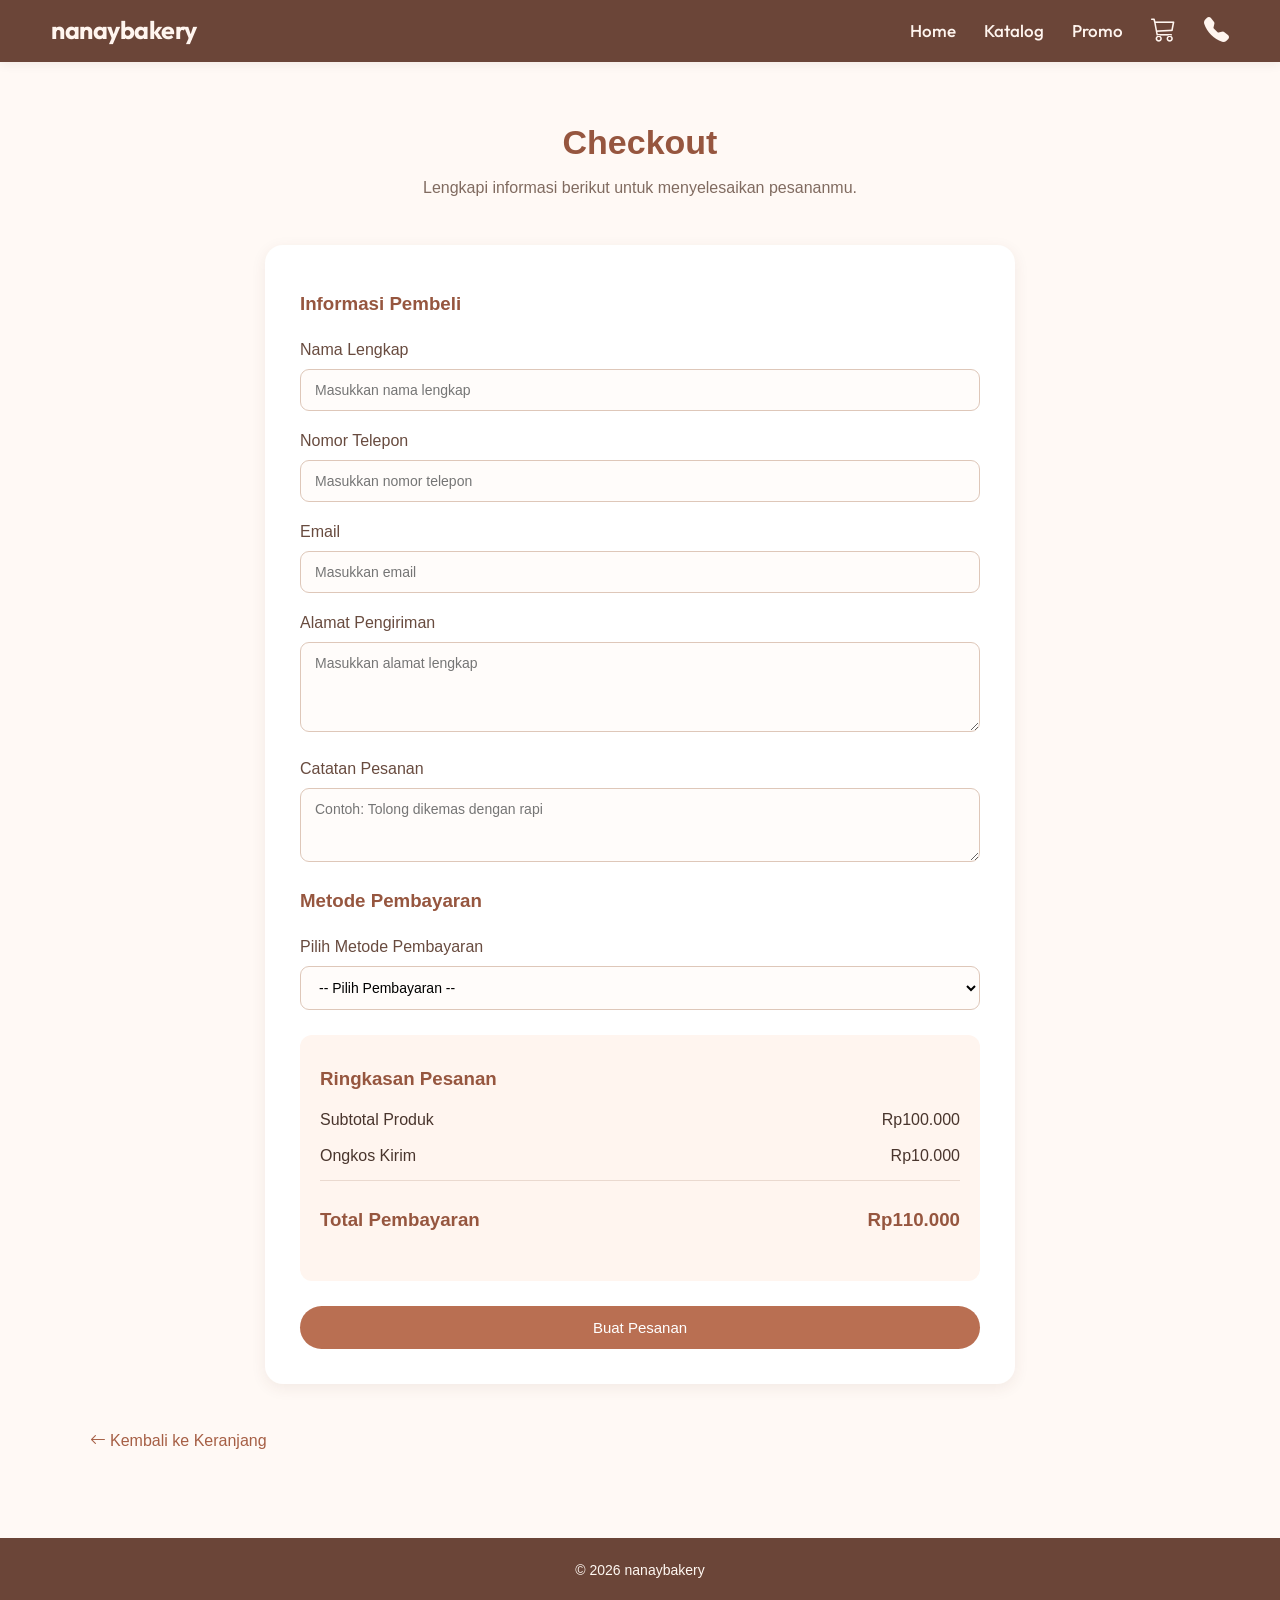
==== Projek UTS/checkout.html @ 4de2ef4e "Upload website nanaybakery" ====
<!DOCTYPE html>
<html lang="id">
<head>
    <meta charset="UTF-8">
    <title>Checkout</title>
    <meta name="viewport" content="width=device-width, initial-scale=1.0">
    <link href="https://fonts.googleapis.com/css2?family=Outfit:wght@400;500;600;700;800&family=DM+Sans:wght@400;500;600;700&display=swap" rel="stylesheet">
    <link rel="stylesheet" href="style.css">
    <link rel="stylesheet" href="https://cdn.jsdelivr.net/npm/bootstrap-icons@1.11.3/font/bootstrap-icons.min.css">
    <script src="script.js" defer></script>
</head>

<body>
    <header class="nasywa_header">
        <h4 class="nasywa_logo">nanaybakery</h4>
        <nav class="nasywa_nav">
            <ul>
                <li><a href="index.html">Home</a></li>
                <li><a href="katalog.html">Katalog</a></li>
                <li><a href="promo.html">Promo</a></li>
                <li>
                    <a href="keranjang.html">
                        <i class="bi bi-cart3"></i>
                    </a>
                </li>
                <li>
                    <a href="contact.html">
                        <i class="bi bi-telephone-fill"></i>
                    </a>
                </li>
            </ul>
        </nav>
    </header>

    <main>
        <section class="nasywa_judul_checkout">
            <h2>Checkout</h2>
            <p>Lengkapi informasi berikut untuk menyelesaikan pesananmu.</p>
        </section>

        <section class="nasywa_konten_checkout">
            <form class="nasywa_form_checkout" id="formCheckout">
                <h3>Informasi Pembeli</h3>
                <div class="nasywa_grup_form">
                    <label for="nama">Nama Lengkap</label>
                    <input type="text" id="nama" name="nama"
                        placeholder="Masukkan nama lengkap" required>
                </div>

                <div class="nasywa_grup_form">
                    <label for="telepon">Nomor Telepon</label>
                    <input type="tel" id="telepon" name="telepon"
                        placeholder="Masukkan nomor telepon" required>
                </div>

                <div class="nasywa_grup_form">
                    <label for="email">Email</label>
                    <input type="email" id="email" name="email"
                        placeholder="Masukkan email" required>
                </div>

                <div class="nasywa_grup_form">
                    <label for="alamat">Alamat Pengiriman</label>
                    <textarea id="alamat" name="alamat" rows="4"
                        placeholder="Masukkan alamat lengkap" required></textarea>
                </div>

                <div class="nasywa_grup_form">
                    <label for="catatan">Catatan Pesanan</label>
                    <textarea id="catatan" name="catatan" rows="3"
                        placeholder="Contoh: Tolong dikemas dengan rapi"></textarea>
                </div>

                <h3>Metode Pembayaran</h3>
                <div class="nasywa_grup_form">
                    <label for="pembayaran">Pilih Metode Pembayaran</label>
                    <select id="pembayaran" name="pembayaran" required>
                        <option value="">-- Pilih Pembayaran --</option>
                        <option value="transfer">Transfer Bank</option>
                        <option value="cod">Bayar di Tempat (COD)</option>
                        <option value="ewallet">E-Wallet</option>
                    </select>
                </div>

                <section class="nasywa_ringkasan_checkout">
                    <h3>Ringkasan Pesanan</h3>
                    <div class="nasywa_detail_checkout">
                        <p>Subtotal Produk</p>
                        <p>Rp100.000</p>
                    </div>

                    <div class="nasywa_detail_checkout">
                        <p>Ongkos Kirim</p>
                        <p>Rp10.000</p>
                    </div>

                    <div class="nasywa_total_checkout">
                        <h3>Total Pembayaran</h3>
                        <h3>Rp110.000</h3>
                    </div>
                </section>

                <button type="submit" class="nasywa_tombol_pesan">
                    Buat Pesanan
                </button>
            </form>
        </section>

        <section class="nasywa_kembali_keranjang">
            <a href="keranjang.html">
                <i class="bi bi-arrow-left"></i> Kembali ke Keranjang
            </a>
        </section>
    </main>

    <footer class="nasywa_footer">
        <p>&copy; 2026 nanaybakery</p>
    </footer>

</body>
</html>
---- Projek UTS/style.css ----
* {
    margin: 0;
    padding: 0;
    box-sizing: border-box;
}

/* body */
body {
    font-family: 'Poppins', Arial, sans-serif;
    background-color: #FFF9F5;
    color: #49352D;
    line-height: 1.5;
}

a {
    text-decoration: none;
    color: inherit;
}

img {
    max-width: 100%;
    display: block;
}

button,
input,
textarea,
select {
    font-family: inherit;
}

/* header */
.nasywa_header {
    background-color: #6B4538;
    padding: 12px 4%;
    display: flex;
    justify-content: space-between;
    align-items: center;
    box-shadow: 0 2px 10px rgba(90, 55, 40, 0.08);
    position: sticky;
    top: 0;
    z-index: 100;
}

.nasywa_logo {
    font-family: 'Outfit', sans-serif;
    font-size: 25px;
    color: #FFF5EF;
    font-weight: 700;
    letter-spacing: -0.5px;
    display: flex;
    align-items: center;
    gap: 10px;
}

/* nav bar */
.nasywa_nav ul {
    display: flex;
    align-items: center;
    gap: 28px;
    list-style: none;
}

.nasywa_nav a {
    font-family: 'Outfit', sans-serif;
    font-size: 17px;
    font-weight: 500;
    color: #FFF5EF;
    transition: 0.3s;
}

.nasywa_nav a:hover,
.nasywa_nav a.aktif {
    color: #291f18;
}

.nasywa_nav i {
    font-size: 25px;
}

/* main */
.nasywa_hero {
    min-height: 220px;
    padding: 25px 5%;
    display: flex;
    align-items: center;
    justify-content: space-between;
    gap: 30px;
    background: linear-gradient(120deg, #FCE8DC,#FAD6C5,#FFE5D2);
}

.nasywa_hero_teks {
    flex: 1;
}

.nasywa_hero h2 {
    font-family: 'Outfit', sans-serif;
    font-size: 60px;
    font-weight: 700;
    color: #8B503B;
    line-height: 1.2;
    margin-bottom: 18px;
    transform: translateY(-30px);
}

.nasywa_hero p {
    font-size: 20px;
    margin-bottom: 2px;
    max-width: 500px;
    transform: translateY(-20px);
}

.nasywa_tombol {
    display: inline-block;
    margin-top: 22px;
    font-size: 18px;
    padding: 11px 25px;
    background-color: #75432C;
    color: white;
    border: 2px solid #75432C;
    border-radius: 30px;
    transition: 0.3s;
}

.nasywa_tombol:hover {
    background-color: transparent;
    color: #75432C;
    border: 2px solid #75432C;
    transform: translateY(-3px);
}

.nasywa_hero_gambar img {
    width: 100%;
    max-height: 400px;
    align-items: right;
    object-fit: cover;
    border-radius: 25px;
}

.nasywa_produk_unggulan {
    padding: 50px 7%;
    text-align: center;
}

.nasywa_produk_unggulan h2 {
    font-size: 30px;
    margin-bottom: 5px;
    color: #8B503B;
}

/* footer */
.nasywa_footer {
    background-color: #6B4538;
    color: #FFF8F2;
    text-align: center;
    padding: 22px;
    margin-top: 70px;
    font-size: 14px;
}

/* halaman katalog */
.nasywa_judul_katalog,
.nasywa_judul_promo,
.nasywa_judul_keranjang,
.nasywa_judul_checkout,
.nasywa_judul_contact {
    text-align: center;
    padding: 55px 20px 35px;
}

.nasywa_judul_katalog h2,
.nasywa_judul_promo h2,
.nasywa_judul_keranjang h2,
.nasywa_judul_checkout h2,
.nasywa_judul_contact h2 {
    font-size: 34px;
    color: #96563F;
    margin-bottom: 8px;
}

.nasywa_judul_katalog p,
.nasywa_judul_promo p,
.nasywa_judul_keranjang p,
.nasywa_judul_checkout p,
.nasywa_judul_contact p {
    color: #806B60;
}

/* fitur search */
.nasywa_filter_produk {
    padding: 15px 7%;
    display: flex;
    justify-content: center;
    align-items: center;
}

.nasywa_pencarian {
    display: flex;
    justify-content: center;
    padding: 20px;
}

.nasywa_search_box {
    display: flex;
    align-items: center;
    gap: 12px;
    width: 100%;
    max-width: 450px;
    padding: 12px 18px;
    border: 1px solid #ddd;
    border-radius: 30px;
    background-color: white;
}

.nasywa_search_box i {
    color: #888;
}

.nasywa_search_box input {
    width: 100%;
    border: none;
    outline: none;
    font-size: 14px;
    font-family: inherit;
}

/* kategori produk */
.nasywa_kategori {
    display: flex;
    justify-content: center;
    gap: 15px;
}

.nasywa_kategori a {
    padding: 9px 25px;
    border: 1px solid #D8AA94;
    border-radius: 25px;
    color: #96614C;
    transition: 0.3s;
}

.nasywa_kategori a:hover,
.nasywa_kategori .nasywa_filter_aktif {
    background-color: #B96F52;
    color: white;
}

/* daftar produk */
.nasywa_daftar_produk {
    padding: 30px 7% 60px;
    display: grid;
    grid-template-columns: repeat(4, 1fr);
    gap: 25px;
}

.nasywa_card_produk {
    background-color: white;
    border-radius: 18px;
    overflow: hidden;
    box-shadow: 0 4px 15px rgba(90, 55, 40, 0.09);
    padding-bottom: 20px;
    text-align: center;
    transition: 0.3s;
}

.nasywa_card_produk:hover {
    transform: translateY(-6px);
    box-shadow: 0 8px 20px rgba(90, 55, 40, 0.15);
}

.nasywa_card_produk img {
    width: 100%;
    height: 190px;
    object-fit: cover;
}

.nasywa_card_produk h3 {
    font-size: 18px;
    color: #784A38;
    margin: 15px 10px 5px;
}

.nasywa_card_produk p {
    font-size: 14px;
    color: #806B60;
    margin: 5px 15px;
}

.nasywa_card_produk button {
    background-color: #B96F52;
    color: white;
    border: none;
    padding: 10px 18px;
    border-radius: 22px;
    margin-top: 12px;
    cursor: pointer;
    transition: 0.3s;
}

.nasywa_card_produk button:hover {
    background-color: #925139;
}

/* halaman promo */
.nasywa_banner_promo {
    margin: 15px 7% 55px;
    padding: 40px;
    background-color: #F8DCCB;
    border-radius: 25px;
    display: flex;
    align-items: center;
    justify-content: space-between;
    gap: 35px;
}

.nasywa_info_banner {
    flex: 1;
}

.nasywa_info_banner > p:first-child {
    color: #A45E43;
    font-weight: bold;
    text-transform: uppercase;
    letter-spacing: 2px;
}

.nasywa_info_banner h2 {
    font-size: 38px;
    color: #8B503B;
    margin: 10px 0;
}

.nasywa_info_banner p {
    margin-bottom: 20px;
}

.nasywa_info_banner a {
    display: inline-block;
    background-color: #A85F45;
    color: white;
    padding: 11px 25px;
    border-radius: 25px;
}

.nasywa_banner_promo img {
    width: 42%;
    height: 260px;
    object-fit: cover;
    border-radius: 20px;
}

.nasywa_daftar_promo {
    padding: 20px 7% 60px;
    text-align: center;
}

.nasywa_daftar_promo > h2 {
    font-size: 30px;
    color: #96563F;
}

.nasywa_daftar_promo > p {
    color: #806B60;
    margin-bottom: 30px;
}

.nasywa_kumpulan_promo {
    display: grid;
    grid-template-columns: repeat(3, 1fr);
    gap: 25px;
}

.nasywa_card_promo {
    background-color: white;
    border-radius: 18px;
    overflow: hidden;
    padding-bottom: 25px;
    box-shadow: 0 4px 15px rgba(90, 55, 40, 0.09);
}

.nasywa_card_promo img {
    width: 100%;
    height: 200px;
    object-fit: cover;
}

.nasywa_card_promo h3 {
    color: #784A38;
    margin: 15px 10px 5px;
}

.nasywa_card_promo p {
    font-size: 14px;
    margin: 5px 15px;
}

.nasywa_harga_lama {
    color: #A99A91;
    text-decoration: line-through;
}

.nasywa_card_promo .nasywa_harga_promo {
    color: #B45F42;
    font-size: 20px;
    font-weight: bold;
}

.nasywa_card_promo a {
    display: inline-block;
    background-color: #B96F52;
    color: white;
    padding: 9px 22px;
    border-radius: 22px;
    margin-top: 12px;
}

/* halaman keranjang */
.nasywa_konten_keranjang {
    padding: 20px 7%;
}

.nasywa_tabel_keranjang {
    width: 100%;
    overflow-x: auto;
}

.nasywa_tabel_keranjang table {
    width: 100%;
    min-width: 650px;
    border-collapse: collapse;
    background-color: white;
    border-radius: 15px;
    overflow: hidden;
    box-shadow: 0 4px 15px rgba(90, 55, 40, 0.08);
}

.nasywa_tabel_keranjang th {
    background-color: #F2D8C9;
    color: #704737;
    padding: 16px;
}

.nasywa_tabel_keranjang td {
    padding: 15px;
    text-align: center;
    border-bottom: 1px solid #F0E5DE;
}

.nasywa_tabel_keranjang td:first-child {
    display: flex;
    align-items: center;
    gap: 12px;
    text-align: left;
}

.nasywa_tabel_keranjang td img {
    width: 65px;
    height: 65px;
    object-fit: cover;
    border-radius: 10px;
}

.nasywa_tabel_keranjang input {
    width: 60px;
    padding: 7px;
    border: 1px solid #D8B8A7;
    border-radius: 7px;
}

.nasywa_tabel_keranjang button {
    background: none;
    border: none;
    color: #B85D4B;
    font-size: 19px;
    cursor: pointer;
}

.nasywa_ringkasan_keranjang {
    background-color: white;
    width: 380px;
    max-width: 100%;
    padding: 25px;
    border-radius: 15px;
    margin: 30px 0 0 auto;
    box-shadow: 0 4px 15px rgba(90, 55, 40, 0.08);
}

.nasywa_ringkasan_keranjang h3 {
    color: #80513E;
    margin-bottom: 15px;
}

.nasywa_detail_total,
.nasywa_total_akhir {
    display: flex;
    justify-content: space-between;
    gap: 15px;
    margin: 12px 0;
}

.nasywa_total_akhir {
    border-top: 1px solid #EAD9CF;
    padding-top: 15px;
    color: #A65F45;
}

.nasywa_tombol_checkout {
    display: block;
    background-color: #B96F52;
    color: white;
    text-align: center;
    padding: 12px;
    border-radius: 25px;
    margin-top: 20px;
}

.nasywa_kembali_katalog,
.nasywa_kembali_keranjang {
    padding: 15px 7%;
    color: #A65F45;
}

/* halaman checkout */
.nasywa_konten_checkout {
    padding: 10px 7% 30px;
}

.nasywa_form_checkout {
    max-width: 750px;
    margin: auto;
    background-color: white;
    padding: 35px;
    border-radius: 18px;
    box-shadow: 0 4px 15px rgba(90, 55, 40, 0.08);
}

.nasywa_form_checkout h3 {
    color: #96563F;
    margin: 10px 0 20px;
}

.nasywa_grup_form {
    margin-bottom: 18px;
}

.nasywa_grup_form label {
    display: block;
    margin-bottom: 7px;
    font-weight: 500;
    color: #684B3F;
}

.nasywa_grup_form input,
.nasywa_grup_form textarea,
.nasywa_grup_form select {
    width: 100%;
    padding: 12px 14px;
    border: 1px solid #DEC7B9;
    border-radius: 9px;
    outline: none;
    background-color: #FFFCFA;
    font-size: 14px;
}

.nasywa_grup_form input:focus,
.nasywa_grup_form textarea:focus,
.nasywa_grup_form select:focus {
    border-color: #B96F52;
    box-shadow: 0 0 0 3px rgba(185, 111, 82, 0.12);
}

.nasywa_grup_form textarea {
    resize: vertical;
}

.nasywa_ringkasan_checkout {
    background-color: #FFF5EF;
    padding: 20px;
    border-radius: 12px;
    margin: 25px 0;
}

.nasywa_ringkasan_checkout h3 {
    margin-bottom: 15px;
}

.nasywa_detail_checkout,
.nasywa_total_checkout {
    display: flex;
    justify-content: space-between;
    gap: 15px;
    margin: 12px 0;
}

.nasywa_total_checkout {
    border-top: 1px solid #EAD9CF;
    padding-top: 15px;
    color: #A65F45;
}

.nasywa_tombol_pesan {
    width: 100%;
    padding: 13px;
    border: none;
    border-radius: 25px;
    background-color: #B96F52;
    color: white;
    font-size: 15px;
    cursor: pointer;
    transition: 0.3s;
}

.nasywa_tombol_pesan:hover {
    background-color: #925139;
}

/* contact */
.nasywa_konten_contact {
    padding: 15px 7% 50px;
    display: grid;
    grid-template-columns: 1fr 1.2fr;
    gap: 35px;
    align-items: start;
}

.nasywa_info_contact,
.nasywa_form_contact {
    background-color: white;
    padding: 30px;
    border-radius: 18px;
    box-shadow: 0 4px 15px rgba(90, 55, 40, 0.08);
}

.nasywa_info_contact h3,
.nasywa_form_contact h3 {
    color: #96563F;
    font-size: 23px;
    margin-bottom: 12px;
}

.nasywa_info_contact > p,
.nasywa_form_contact > p {
    color: #806B60;
    margin-bottom: 25px;
}

.nasywa_detail_contact {
    display: flex;
    align-items: flex-start;
    gap: 15px;
    margin: 22px 0;
}

.nasywa_detail_contact i {
    font-size: 22px;
    color: #B96F52;
}

.nasywa_detail_contact h4 {
    color: #784A38;
    margin-bottom: 3px;
}

.nasywa_detail_contact p {
    font-size: 14px;
    color: #806B60;
}

.nasywa_tombol_kirim {
    background-color: #B96F52;
    color: white;
    border: none;
    padding: 12px 25px;
    border-radius: 25px;
    cursor: pointer;
    transition: 0.3s;
}

.nasywa_tombol_kirim:hover {
    background-color: #925139;
}

/* responsive */
@media screen and (max-width: 992px) {
    .nasywa_daftar_produk {
        grid-template-columns: repeat(2, 1fr);
    }
    .nasywa_kumpulan_promo {
        grid-template-columns: repeat(2, 1fr);
    }
    .nasywa_hero {
        padding: 50px 6%;
    }
    .nasywa_hero h2 {
        font-size: 38px;
    }
    .nasywa_konten_contact {
        grid-template-columns: 1fr;
    }
}

@media screen and (max-width: 600px) {
    .nasywa_header {
        padding: 15px 5%;
        flex-direction: column;
        gap: 15px;
    }
    .nasywa_logo {
        font-size: 25px;
    }
    .nasywa_nav ul {
        gap: 20px;
    }
    .nasywa_nav a {
        font-size: 13px;
    }
    .nasywa_nav i {
        font-size: 19px;
    }
    .nasywa_hero {
        flex-direction: column;
        text-align: center;
        padding: 45px 6%;
    }
    .nasywa_hero h2 {
        font-size: 32px;
    }
    .nasywa_hero img {
        width: 100%;
        max-height: 250px;
    }
    .nasywa_judul_katalog h2,
    .nasywa_judul_promo h2,
    .nasywa_judul_keranjang h2,
    .nasywa_judul_checkout h2,
    .nasywa_judul_contact h2 {
        font-size: 27px;
    }
    .nasywa_daftar_produk {
        grid-template-columns: 1fr;
        padding: 20px 7%;
    }
    .nasywa_card_produk img {
        height: 220px;
    }
    .nasywa_kategori {
        gap: 8px;
    }
    .nasywa_kategori a {
        padding: 8px 17px;
        font-size: 13px;
    }
    .nasywa_banner_promo {
        flex-direction: column;
        padding: 25px;
        margin: 10px 5% 40px;
        text-align: center;
    }
    .nasywa_info_banner h2 {
        font-size: 29px;
    }
    .nasywa_banner_promo img {
        width: 100%;
        height: 200px;
        object-fit: contain;
        border-radius: 30px;
    }
    .nasywa_kumpulan_promo {
        grid-template-columns: 1fr;
    }
    .nasywa_ringkasan_keranjang {
        width: 100%;
    }
    .nasywa_form_checkout,
    .nasywa_info_contact,
    .nasywa_form_contact {
        padding: 22px;
    }
    .nasywa_footer {
        margin-top: 45px;
    }
}
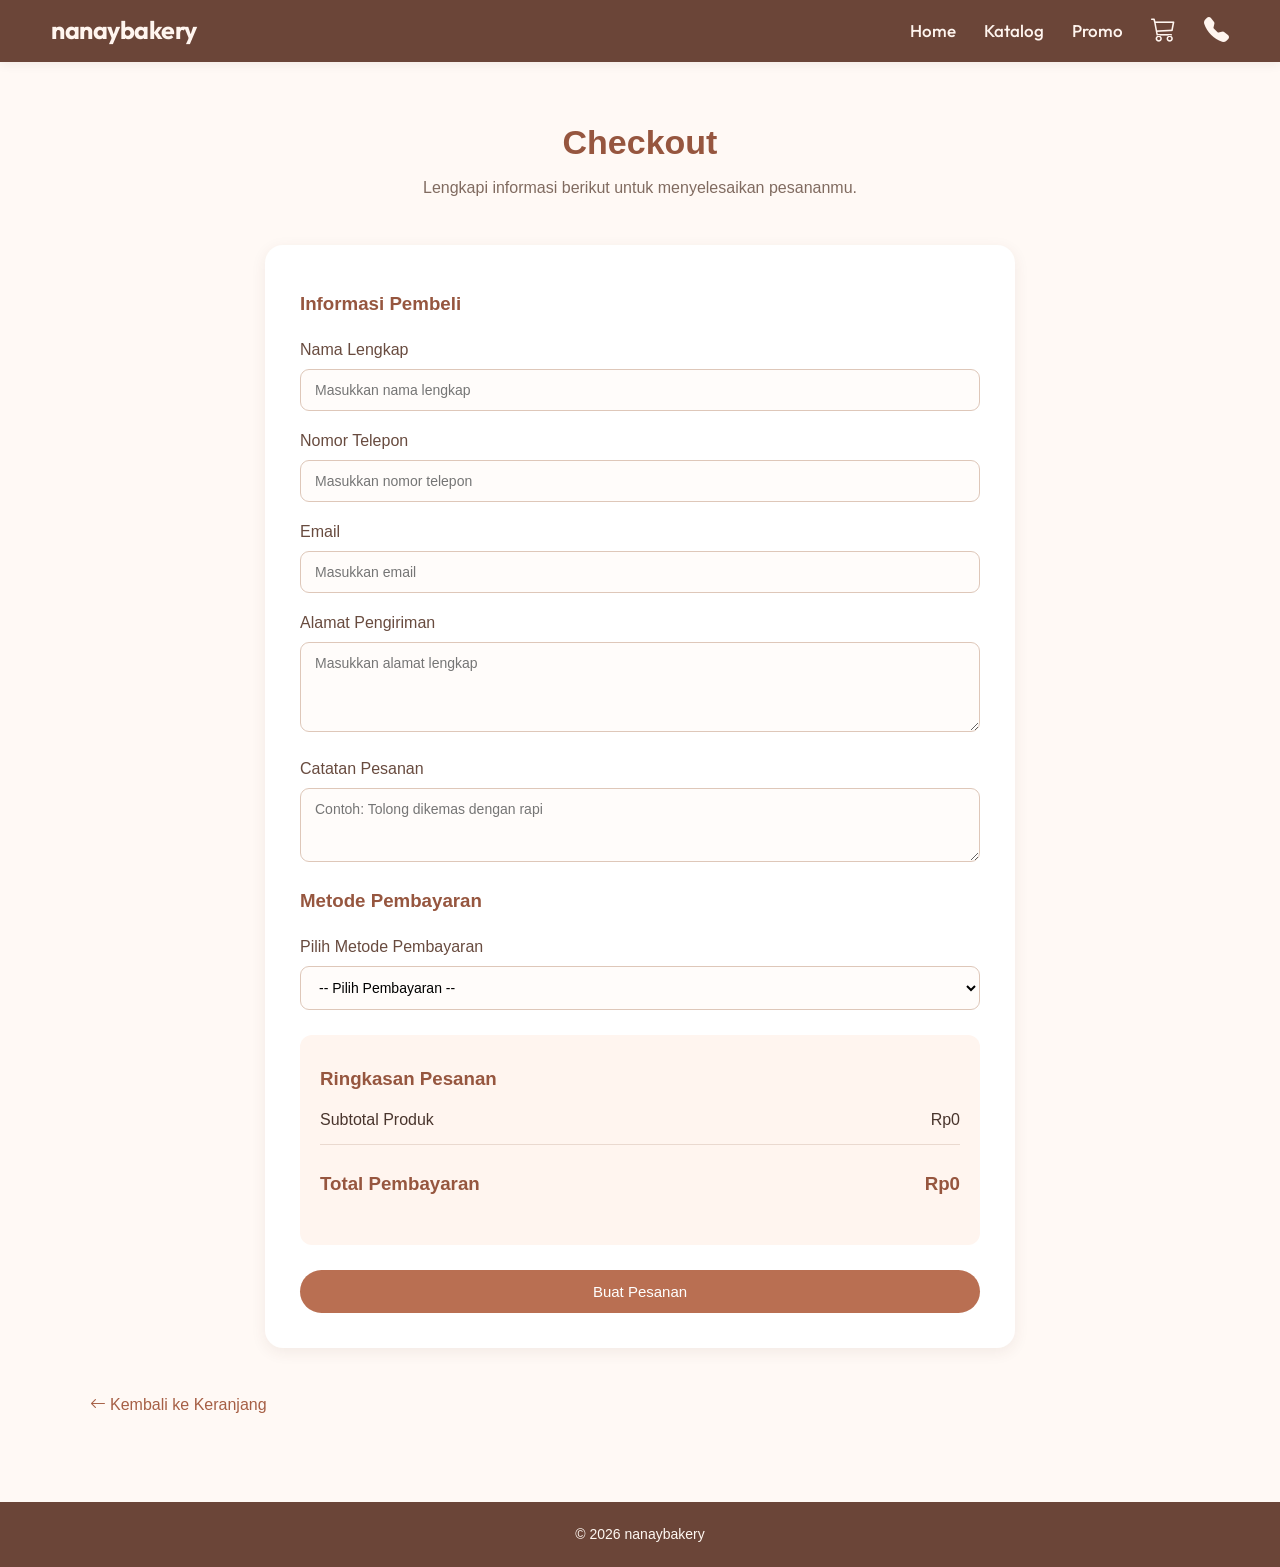
==== commit 66abc97f: "Update checkout.html" ====
--- a/Projek UTS/checkout.html
+++ b/Projek UTS/checkout.html
@@ -86,17 +86,12 @@
                     <h3>Ringkasan Pesanan</h3>
                     <div class="nasywa_detail_checkout">
                         <p>Subtotal Produk</p>
-                        <p>Rp100.000</p>
-                    </div>
-
-                    <div class="nasywa_detail_checkout">
-                        <p>Ongkos Kirim</p>
-                        <p>Rp10.000</p>
+                        <p id="nasywa_subtotalCheckout">Rp0</p>
                     </div>
 
                     <div class="nasywa_total_checkout">
                         <h3>Total Pembayaran</h3>
-                        <h3>Rp110.000</h3>
+                        <h3 id="nasywa_totalCheckout">Rp0</h3>
                     </div>
                 </section>
 
@@ -118,4 +113,4 @@
     </footer>
 
 </body>
-</html>+</html>
